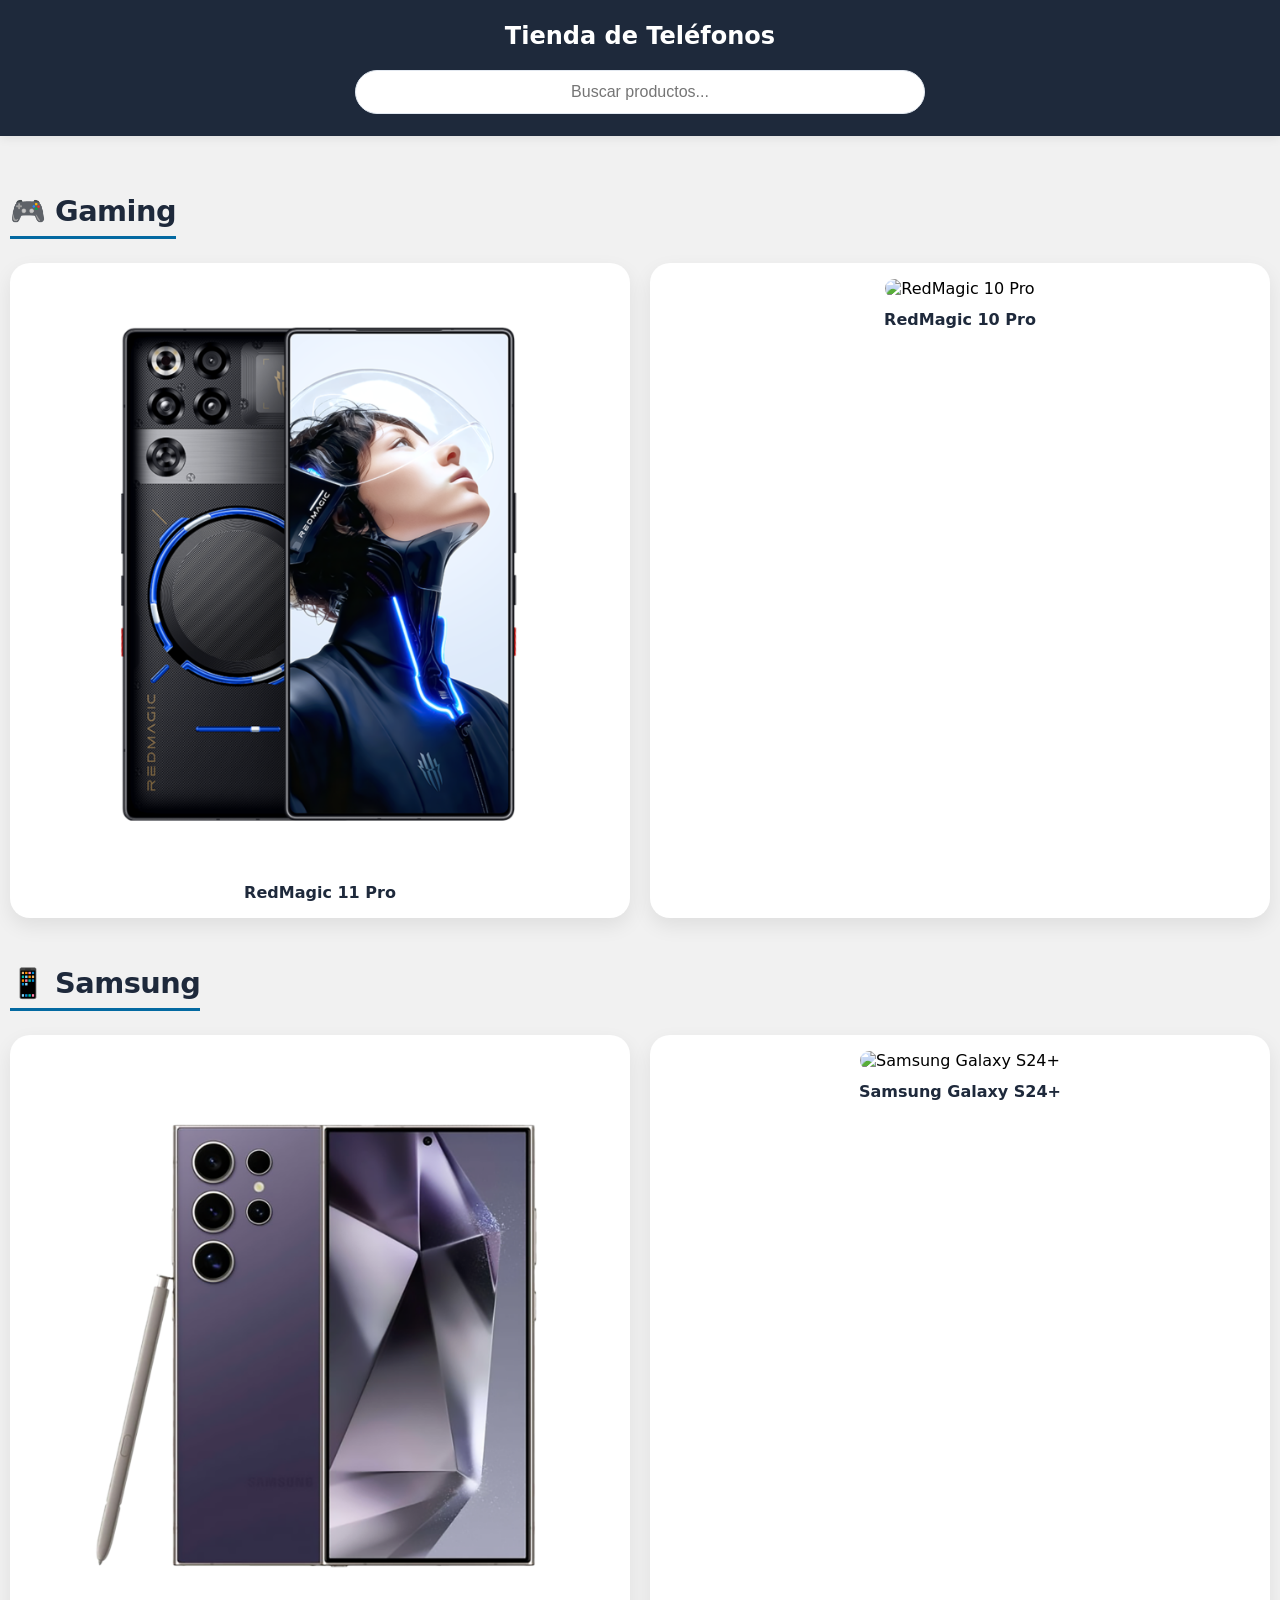
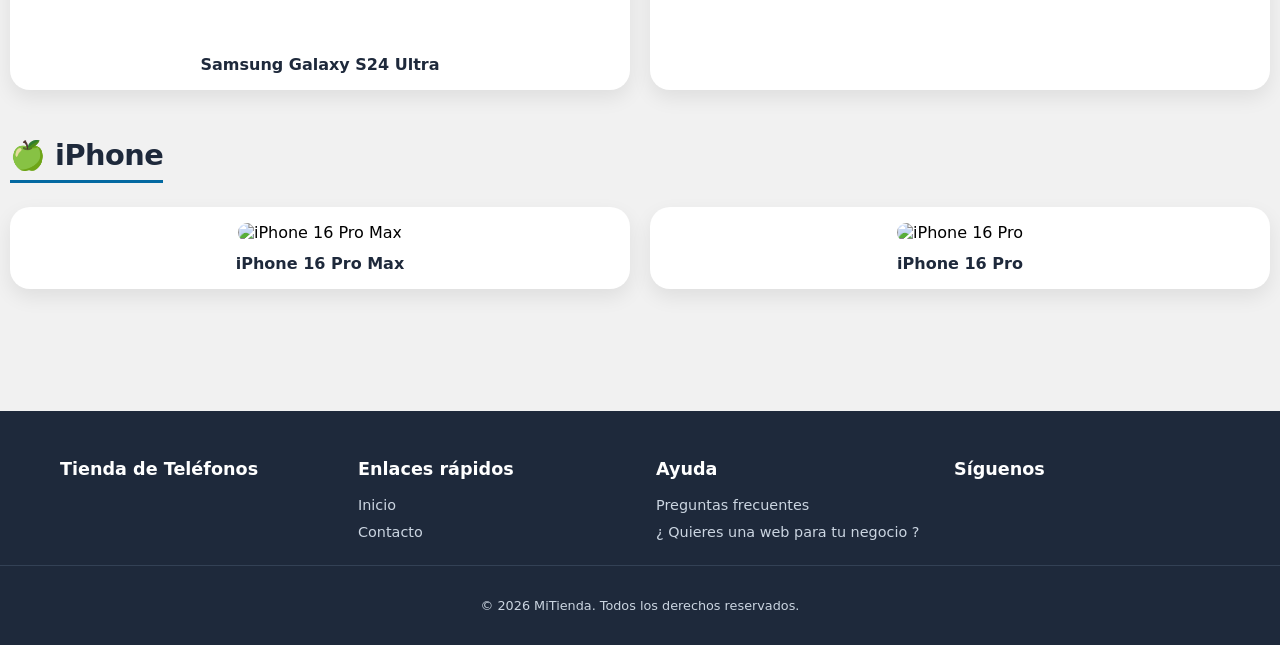
==== index.html @ 2658b16a "Update index.html" ====
<!DOCTYPE html>
<html lang="es">
<head>
  <meta charset="UTF-8">
  <meta name="viewport" content="width=device-width, initial-scale=1.0">
  <meta http-equiv="Cache-Control" content="no-cache, no-store, must-revalidate">
  <meta http-equiv="Pragma" content="no-cache">
  <meta http-equiv="Expires" content="0">
  <title>Catálogo - Productos</title>
  <link rel="stylesheet" href="style.css">
</head>
<body>
    
<header class="search-header">
  <h2 class="business-name">Tienda de Teléfonos</h2>
  <div class="search-container">
    <div class="search-bar">
      <input type="text" id="searchInput" placeholder="Buscar productos...">
    </div>
  </div>
</header>

<div class="products-grid" id="productsGrid"></div>

<footer class="main-footer">
  <div class="footer-container">
    <div class="footer-col">
      <h4>Tienda de Teléfonos</h4>
      <p></p>
    </div>
    <div class="footer-col">
      <h4>Enlaces rápidos</h4>
      <ul>
        <li><a href="#">Inicio</a></li>
        <li><a href="#">Contacto</a></li>
      </ul>
    </div>
    <div class="footer-col">
      <h4>Ayuda</h4>
      <ul>
        <li><a href="#">Preguntas frecuentes</a></li>
        <li><a href="#">¿ Quieres una web para tu negocio ?</a></li>
      </ul>
    </div>
    <div class="footer-col">
      <h4>Síguenos</h4>
      <div class="social-links"></div>
    </div>
  </div>
  <div class="footer-bottom">
    <p>&copy; 2026 MiTienda. Todos los derechos reservados.</p>
  </div>
</footer>

<script src="catalogo.js"></script>
<script src="render.js"></script>
</body>
</html>
---- style.css ----
/* ========== VARIABLES GLOBALES ========== */
:root {
  --bg-body: #f1f1f1;
  --bg-header-footer: #1e293b;
  --text-dark: #1e293b;
  --text-light: #cbd5e1;
  --text-white: white;
  --text-black: black;
  --border-color: #e2e8f0;
  --shadow-sm: 0 2px 10px rgba(0, 0, 0, 0.08);
  --shadow-md: 0 8px 20px rgba(0, 0, 0, 0.08);
  --shadow-lg: 0 15px 30px rgba(0, 0, 0, 0.12);
  --radius-card: 20px;
  --radius-image: 16px;
  --transition: 0.2s ease;
}

/* ========== RESET ========== */
* {
  margin: 0;
  padding: 0;
  box-sizing: border-box;
}

body {
  background: var(--bg-body);
  font-family: system-ui, 'Segoe UI', sans-serif;
}

/* ========== HEADER ========== */
.search-header {
  position: sticky;
  top: 0;
  width: 100%;
  background-color: var(--bg-header-footer);
  box-shadow: var(--shadow-sm);
  z-index: 1000;
  padding: 12px 0;
  margin-bottom: 3rem;
}

.business-name {
  color: var(--text-white);
  text-align: center;  
  padding: 10px;
}

.search-container {
  max-width: 600px;
  margin: 0 auto;
  padding: 0 15px;
}

.search-bar {
  display: flex;
  width: 100%;
  padding: 10px 0;
  /* margin-bottom eliminado porque ya lo da el header */
}

.search-bar input {
  flex: 1;
  padding: 12px 16px;
  border: 1px solid var(--border-color);
  border-radius: 40px;
  outline: none;
  font-size: 1rem;
  text-align: center;
  color: var(--text-black);
  transition: border-color var(--transition);
}

.search-bar input:focus {
  border-color: #0369a1;
}

/* ========== MAIN CONTENT ========== */
.container {
  max-width: 900px;
  margin: 0 auto;
}

/* Grid catálogo - siempre 2 columnas */
.products-grid {
  display: grid;
  grid-template-columns: 1fr 1fr;
  gap: 20px;
  padding: 10px;
}

.product-card {
  background: white;
  border-radius: var(--radius-card);
  overflow: hidden;
  box-shadow: var(--shadow-md);
  cursor: pointer;
  transition: transform var(--transition), box-shadow var(--transition);
  text-align: center;
  padding: 1rem;
}

.product-card:hover {
  transform: translateY(-5px);
  box-shadow: var(--shadow-lg);
}

.product-card__image {
  width: 100%;
  aspect-ratio: 1 / 1;
  object-fit: cover;
  border-radius: var(--radius-image);
  margin-bottom: 0.75rem;
}

.product-card__name {
  font-size: 1rem;
  font-weight: 600;
  color: var(--text-dark);
  word-break: break-word;
}

/* ========== FOOTER ========== */
.main-footer {
  background-color: var(--bg-header-footer);
  color: var(--text-light);
  margin-top: 4rem;
  padding: 3rem 0 1rem;
}

.footer-container {
  max-width: 1200px;
  margin: 0 auto;
  padding: 0 20px;
  display: grid;
  grid-template-columns: repeat(auto-fit, minmax(200px, 1fr));
  gap: 2rem;
}

.footer-col h4 {
  color: var(--text-white);
  font-size: 1.1rem;
  margin-bottom: 1rem;
  font-weight: 600;
}

.footer-col p {
  font-size: 0.9rem;
  line-height: 1.5;
}

.footer-col ul {
  list-style: none;
  padding: 0;
}

.footer-col ul li {
  margin-bottom: 0.5rem;
}

.footer-col ul li a {
  color: var(--text-light);
  text-decoration: none;
  font-size: 0.9rem;
  transition: color var(--transition);
}

.footer-col ul li a:hover {
  color: var(--text-white);
}

.social-links {
  display: flex;
  gap: 1rem;
  margin-top: 0.5rem;
}

.social-links a {
  font-size: 1.5rem;
  text-decoration: none;
  color: var(--text-light);
  transition: color var(--transition);
}

.social-links a:hover {
  color: var(--text-white);
}

.footer-bottom {
  text-align: center;
  padding-top: 2rem;
  margin-top: 1rem;
  border-top: 1px solid #334155;
  font-size: 0.8rem;
  margin-bottom: 1rem;
}

/* ========== RESPONSIVE ========== */
@media (max-width: 768px) {
  .footer-container {
    grid-template-columns: repeat(2, 1fr);
    gap: 1.5rem;
  }
}

@media (max-width: 640px) {
  .search-container {
    padding: 0 16px;
  }
  .search-bar input {
    padding: 10px 14px;
  }
}

@media (max-width: 480px) {
  .products-grid {
    gap: 12px;
  }
  .product-card {
    padding: 0.75rem;
  }
  .product-card__name {
    font-size: 0.9rem;
  }
  .footer-container {
    grid-template-columns: 1fr;
    text-align: center;
  }
  .social-links {
    justify-content: center;
  }
}

/* ========== SECCIONES POR MARCA ========== */
.brand-section {
  margin-bottom: 3rem;
}

.brand-title {
  font-size: 1.8rem;
  font-weight: 700;
  color: #1e293b;
  margin-bottom: 1.5rem;
  padding-bottom: 0.5rem;
  border-bottom: 3px solid #0369a1;
  display: inline-block;
  letter-spacing: -0.5px;
}

.brand-grid {
  display: grid;
  grid-template-columns: 1fr 1fr;
  gap: 20px;
}

/* Separador de marcas */
.brand-separator {
  font-size: 1.5rem;
  font-weight: 700;
  color: #1e293b;
  margin: 2rem 0 1rem 0;
  padding-bottom: 0.5rem;
  border-bottom: 3px solid #0369a1;
  grid-column: 1 / -1;  /* Ocupa todo el ancho del grid */
}

/* El primer separador no necesita margen superior tan grande */
.brand-separator:first-of-type {
  margin-top: 0;
}

/* Fuerza a que cada sección (marca) ocupe todo el ancho y se apile verticalmente */
.products-grid {
  display: block !important;
}

.brand-section {
  display: block !important;
  width: 100% !important;
  clear: both !important;
  margin-bottom: 3rem;
}

/* Responsive */
@media (max-width: 600px) {
  .brand-title {
    font-size: 1.4rem;
  }
  .brand-grid {
    gap: 12px;
  }
  }
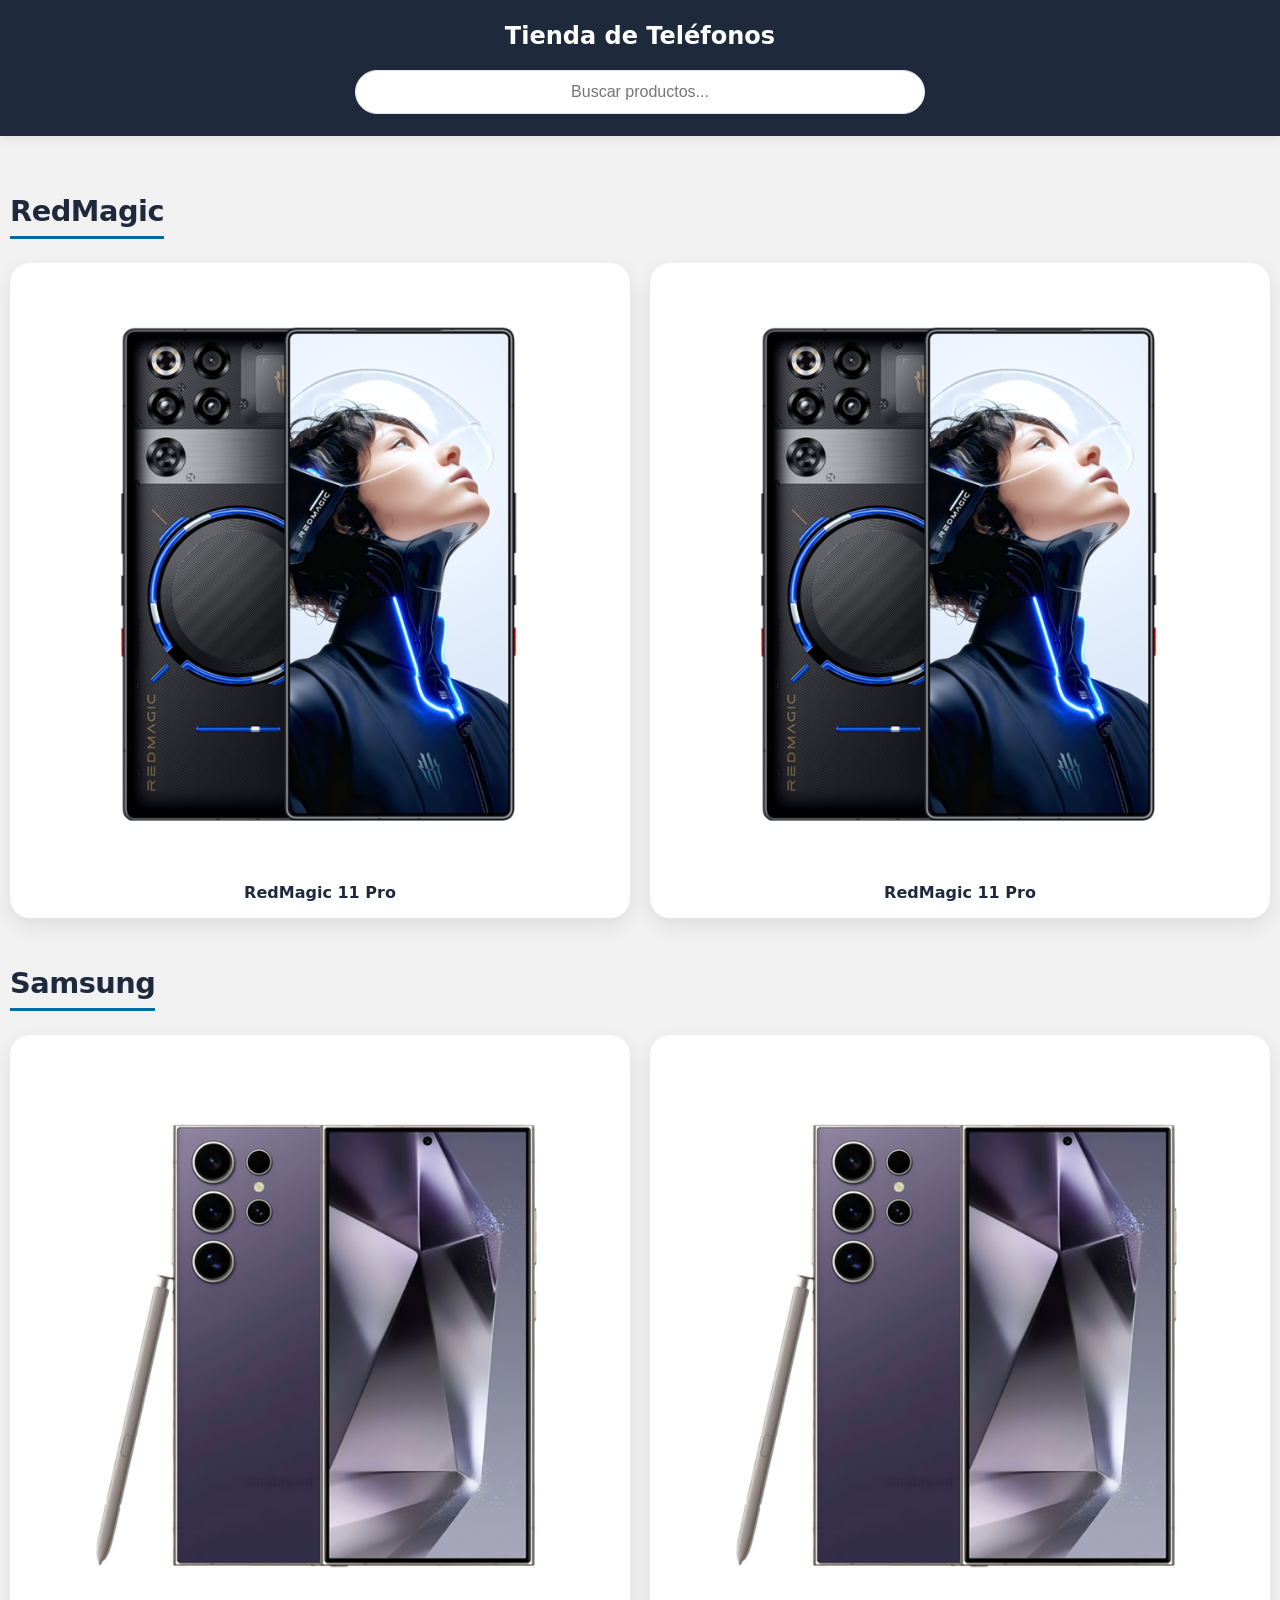
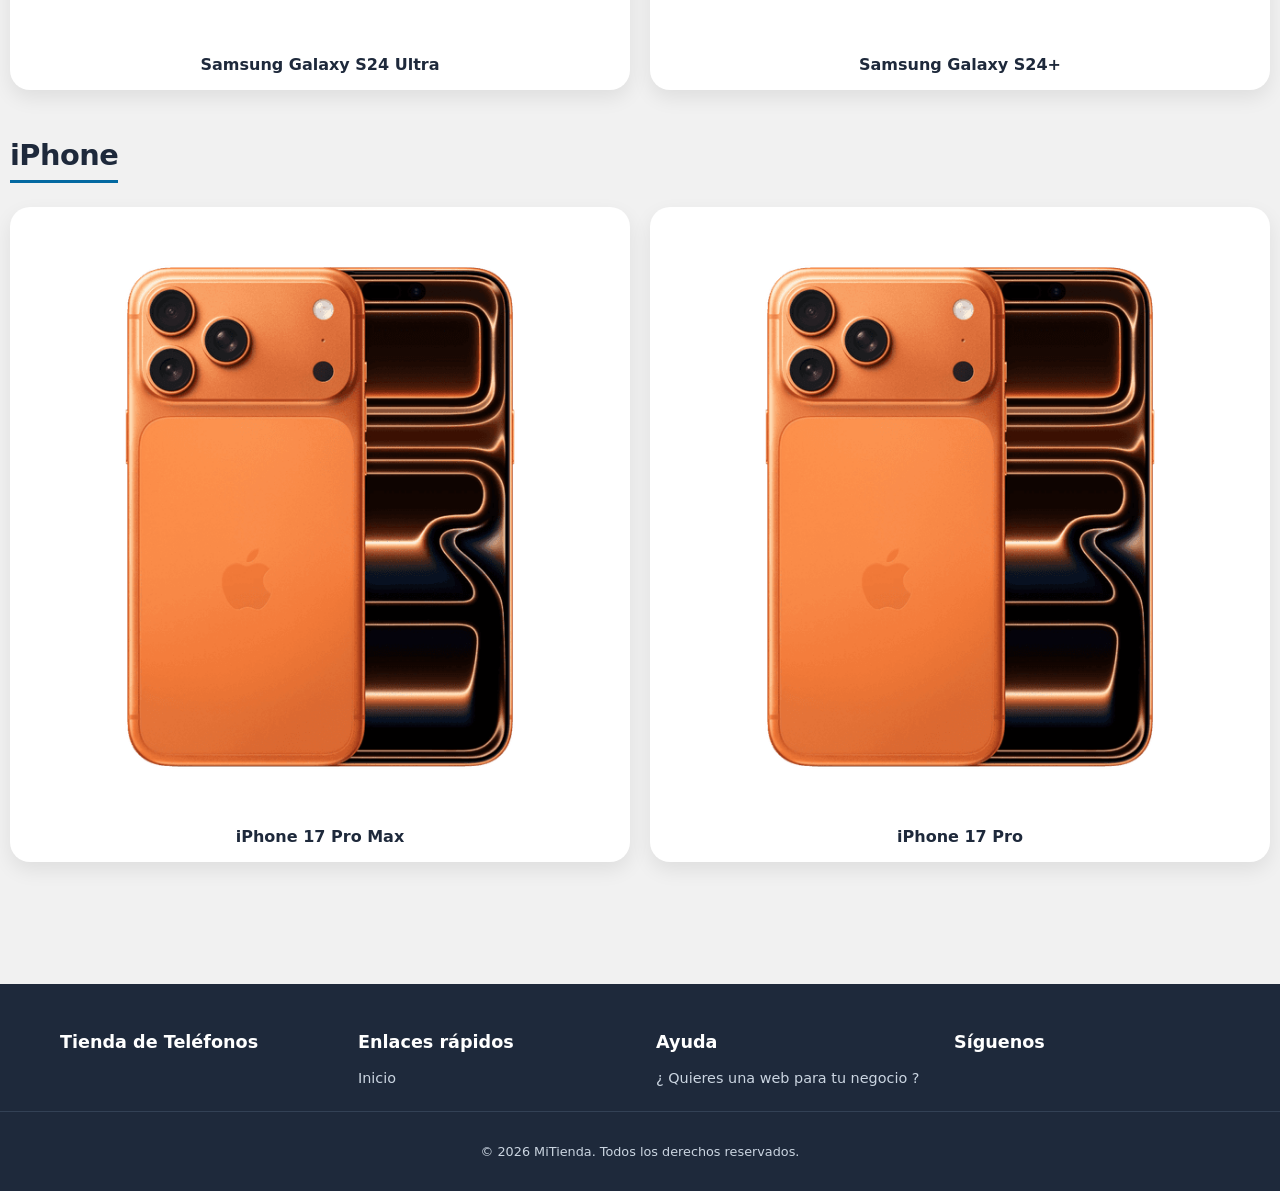
==== commit 061f2248: "Update index.html" ====
--- a/index.html
+++ b/index.html
@@ -31,14 +31,12 @@
     <div class="footer-col">
       <h4>Enlaces rápidos</h4>
       <ul>
-        <li><a href="#">Inicio</a></li>
-        <li><a href="#">Contacto</a></li>
+        <li><a href="#header">Inicio</a></li>
       </ul>
     </div>
     <div class="footer-col">
       <h4>Ayuda</h4>
       <ul>
-        <li><a href="#">Preguntas frecuentes</a></li>
         <li><a href="#">¿ Quieres una web para tu negocio ?</a></li>
       </ul>
     </div>
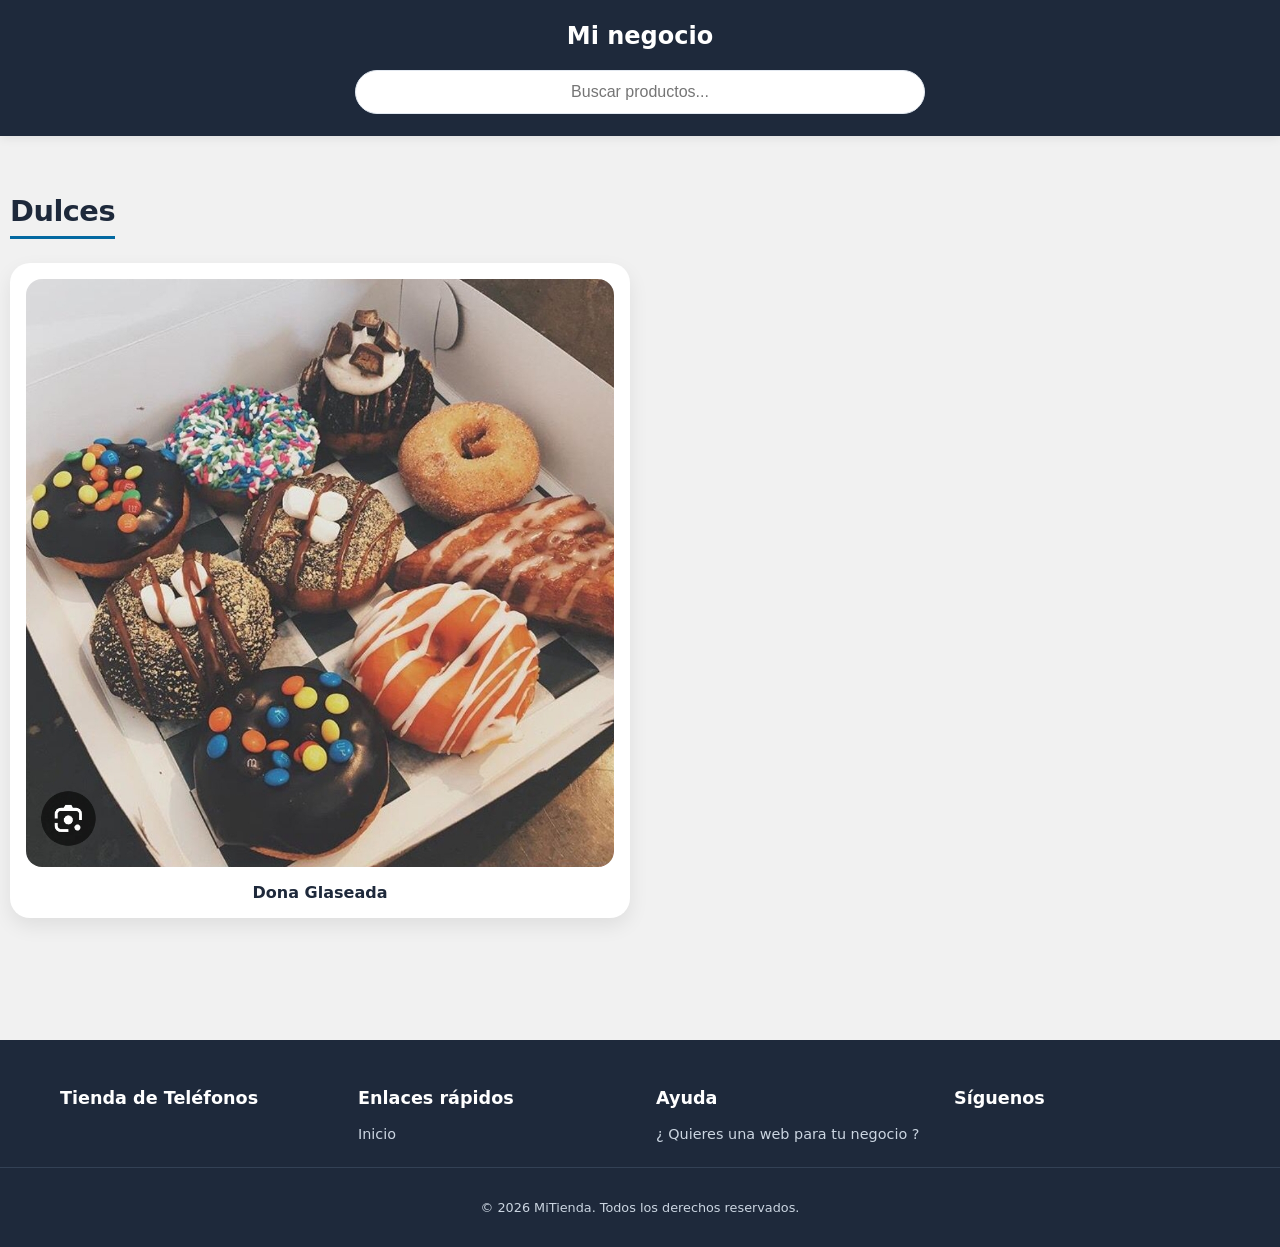
==== commit 8f0acb4c: "Update index.html" ====
--- a/index.html
+++ b/index.html
@@ -11,8 +11,8 @@
 </head>
 <body>
     
-<header class="search-header">
-  <h2 class="business-name">Tienda de Teléfonos</h2>
+<header id="header" class="search-header">
+  <h2 class="business-name">Mi negocio</h2>
   <div class="search-container">
     <div class="search-bar">
       <input type="text" id="searchInput" placeholder="Buscar productos...">
@@ -31,13 +31,13 @@
     <div class="footer-col">
       <h4>Enlaces rápidos</h4>
       <ul>
-        <li><a href="#header">Inicio</a></li>
+        <li><a href="#">Inicio</a></li>
       </ul>
     </div>
     <div class="footer-col">
       <h4>Ayuda</h4>
       <ul>
-        <li><a href="#">¿ Quieres una web para tu negocio ?</a></li>
+        <li><a href="">¿ Quieres una web para tu negocio ?</a></li>
       </ul>
     </div>
     <div class="footer-col">
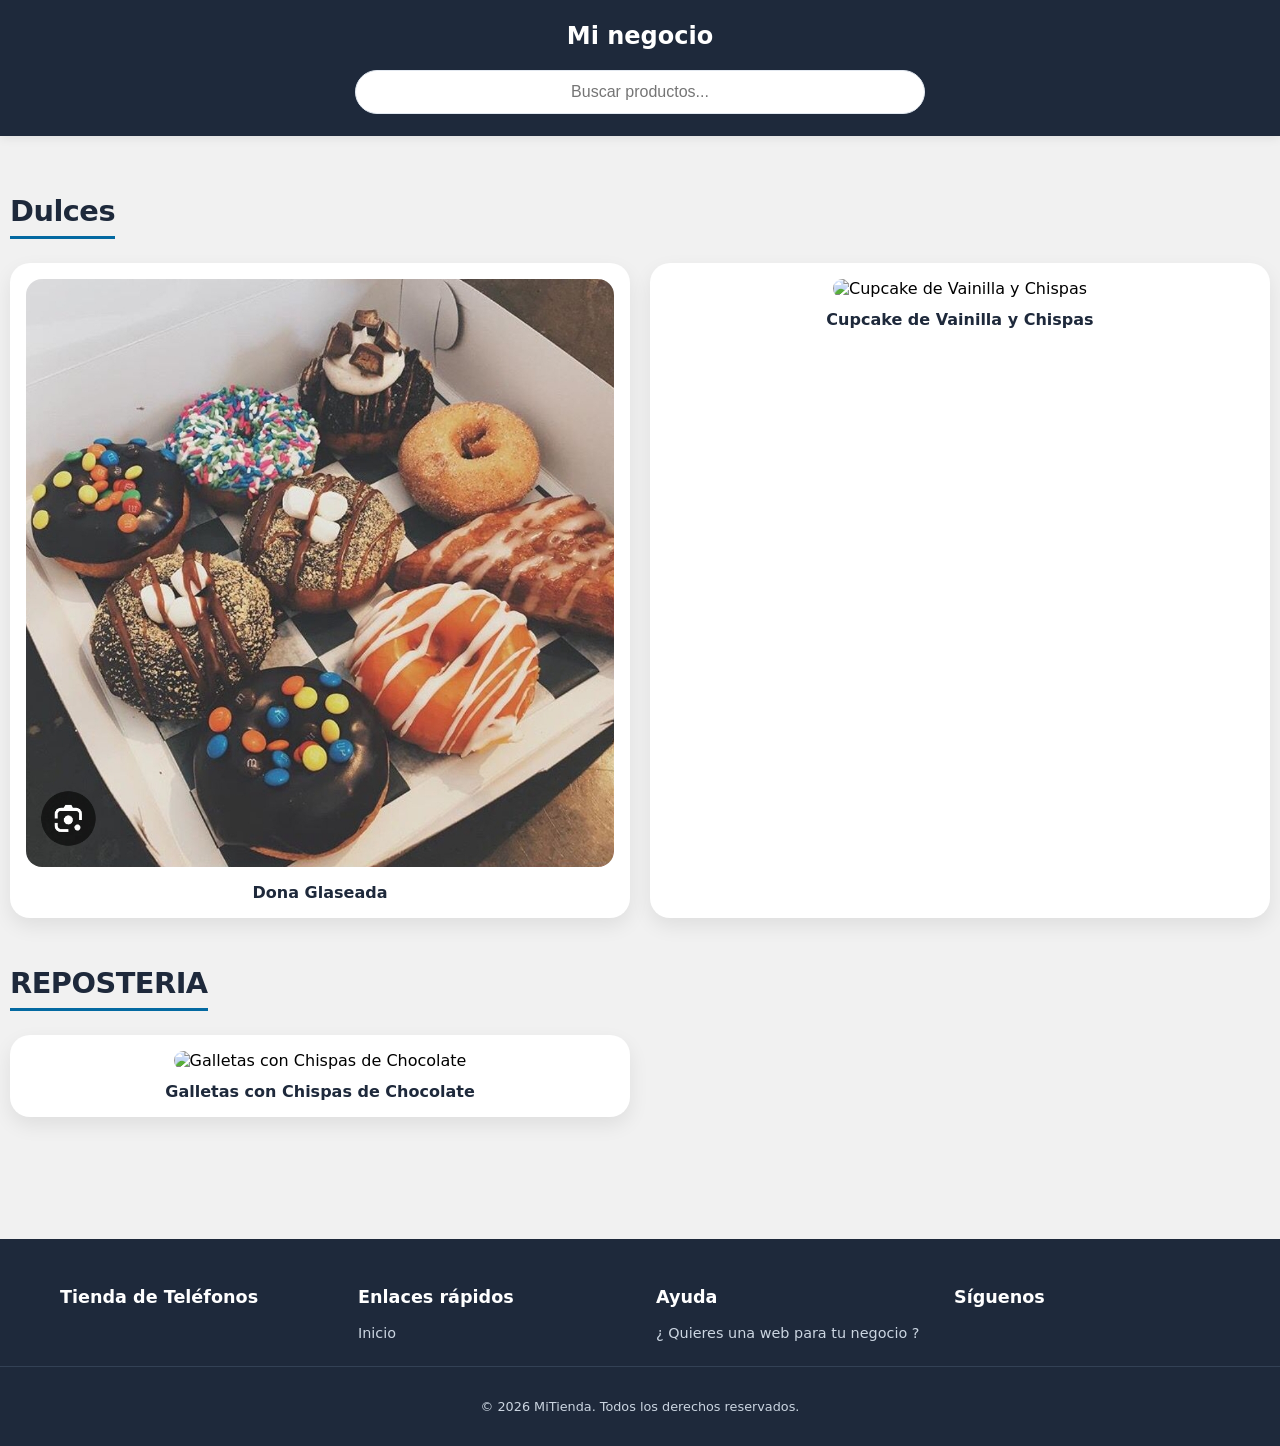
==== commit d36d8584: "Update index.html" ====
--- a/index.html
+++ b/index.html
@@ -3,9 +3,6 @@
 <head>
   <meta charset="UTF-8">
   <meta name="viewport" content="width=device-width, initial-scale=1.0">
-  <meta http-equiv="Cache-Control" content="no-cache, no-store, must-revalidate">
-  <meta http-equiv="Pragma" content="no-cache">
-  <meta http-equiv="Expires" content="0">
   <title>Catálogo - Productos</title>
   <link rel="stylesheet" href="style.css">
 </head>
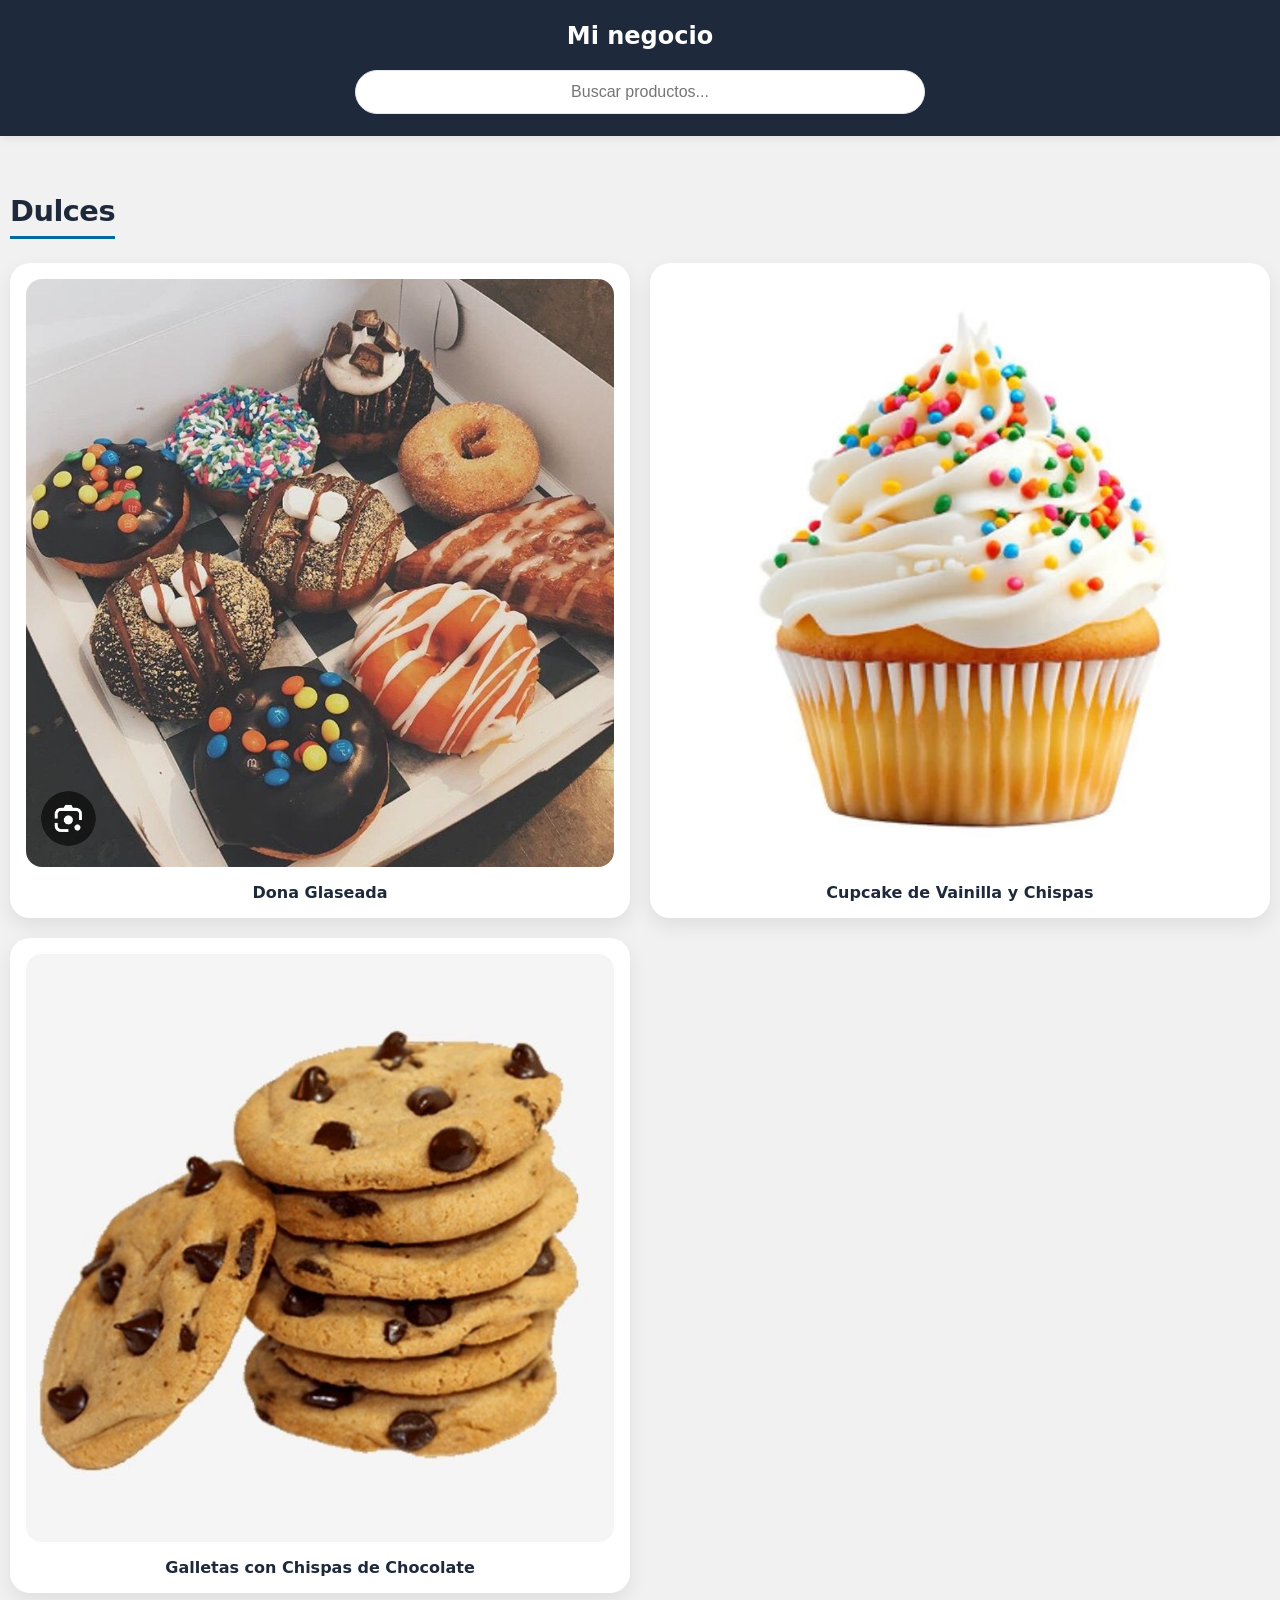
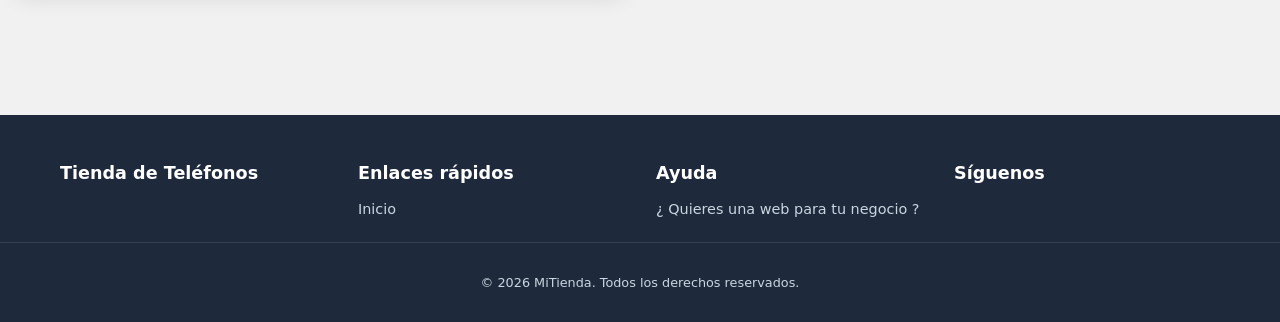
==== commit 487b61d4: "Update index.html" ====
--- a/index.html
+++ b/index.html
@@ -47,7 +47,7 @@
   </div>
 </footer>
 
-<script src="catalogo.js"></script>
-<script src="render.js"></script>
+<script src="catalogo.js?v=20260315" defer></script>
+<script src="render.js?v=20260315" defer></script>
 </body>
 </html>
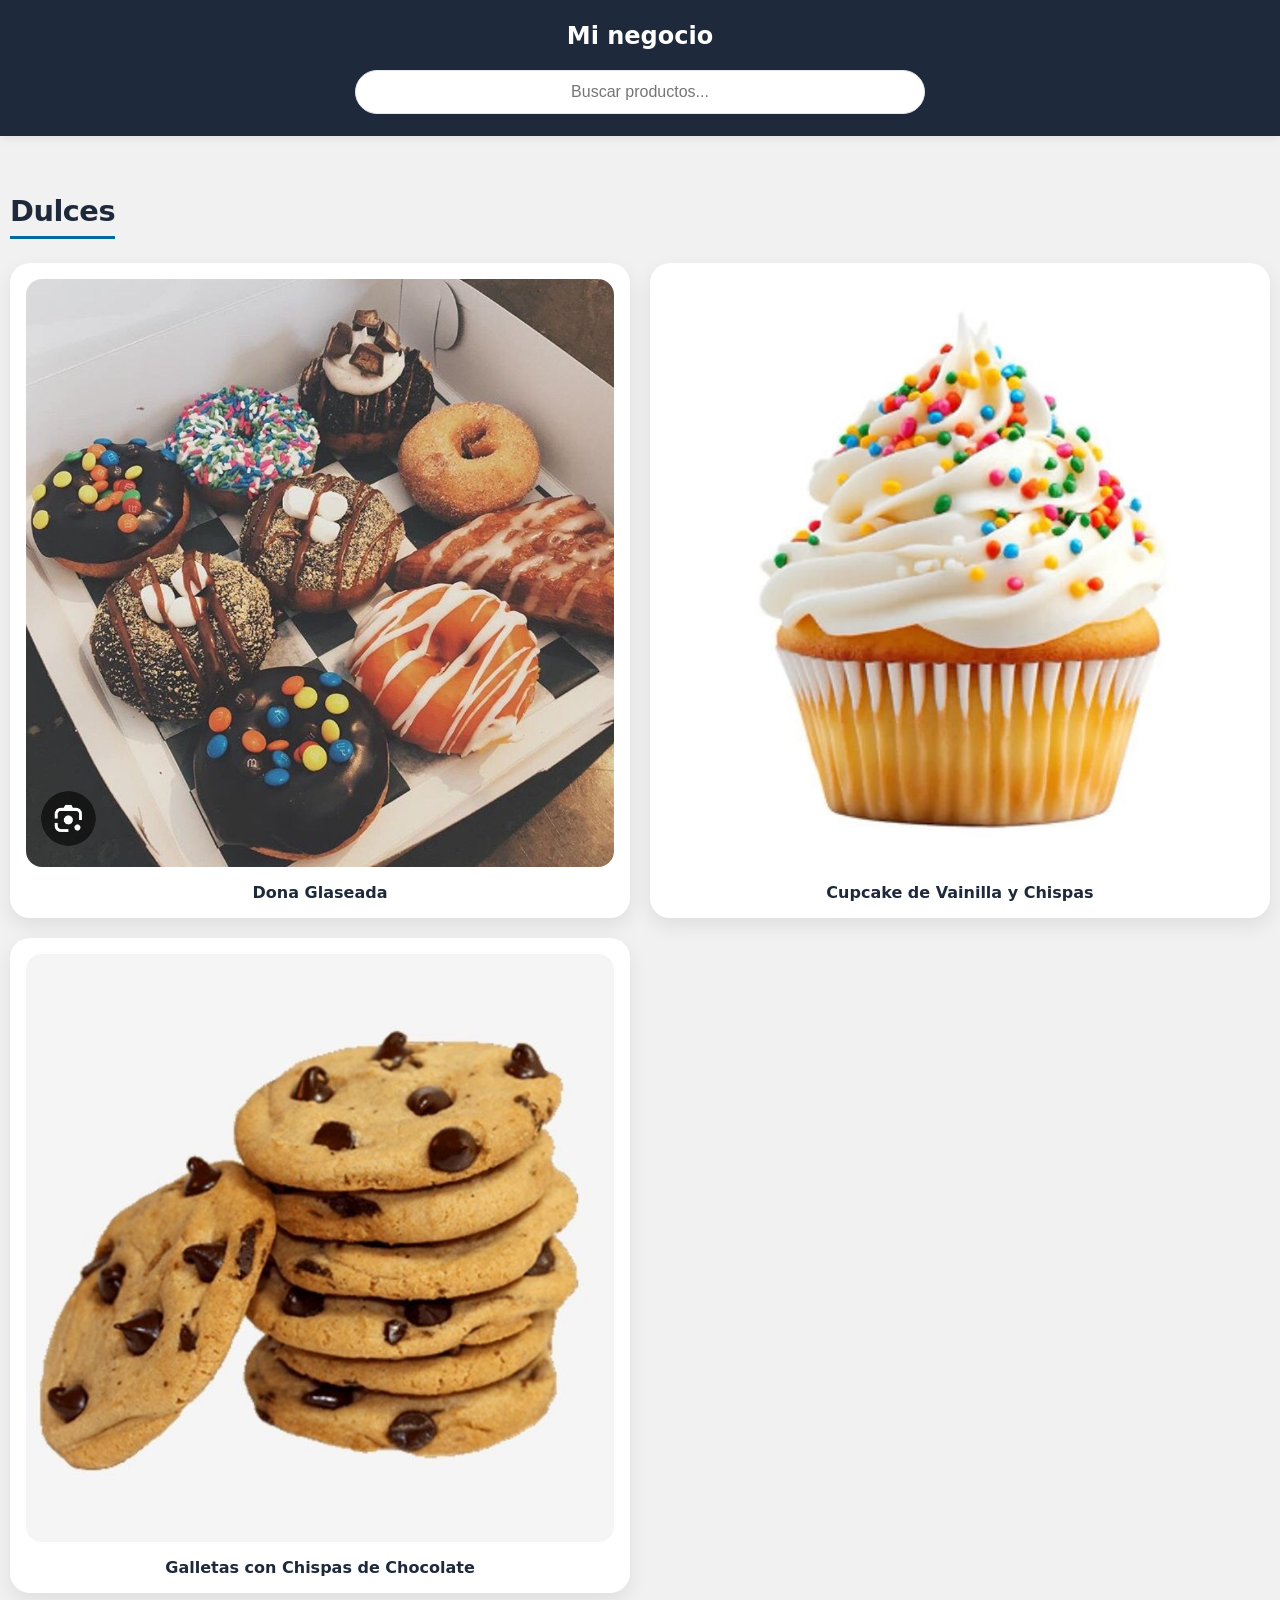
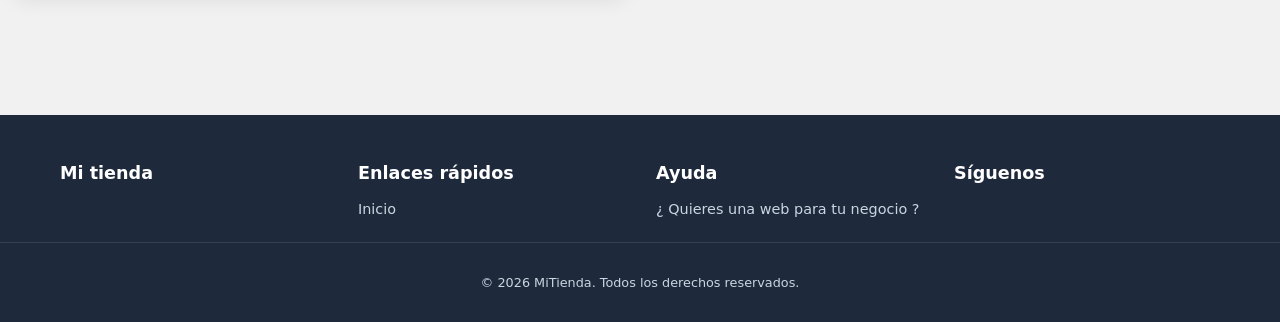
==== commit 2eedb679: "Update index.html" ====
--- a/index.html
+++ b/index.html
@@ -22,7 +22,7 @@
 <footer class="main-footer">
   <div class="footer-container">
     <div class="footer-col">
-      <h4>Tienda de Teléfonos</h4>
+      <h4>Mi tienda</h4>
       <p></p>
     </div>
     <div class="footer-col">
